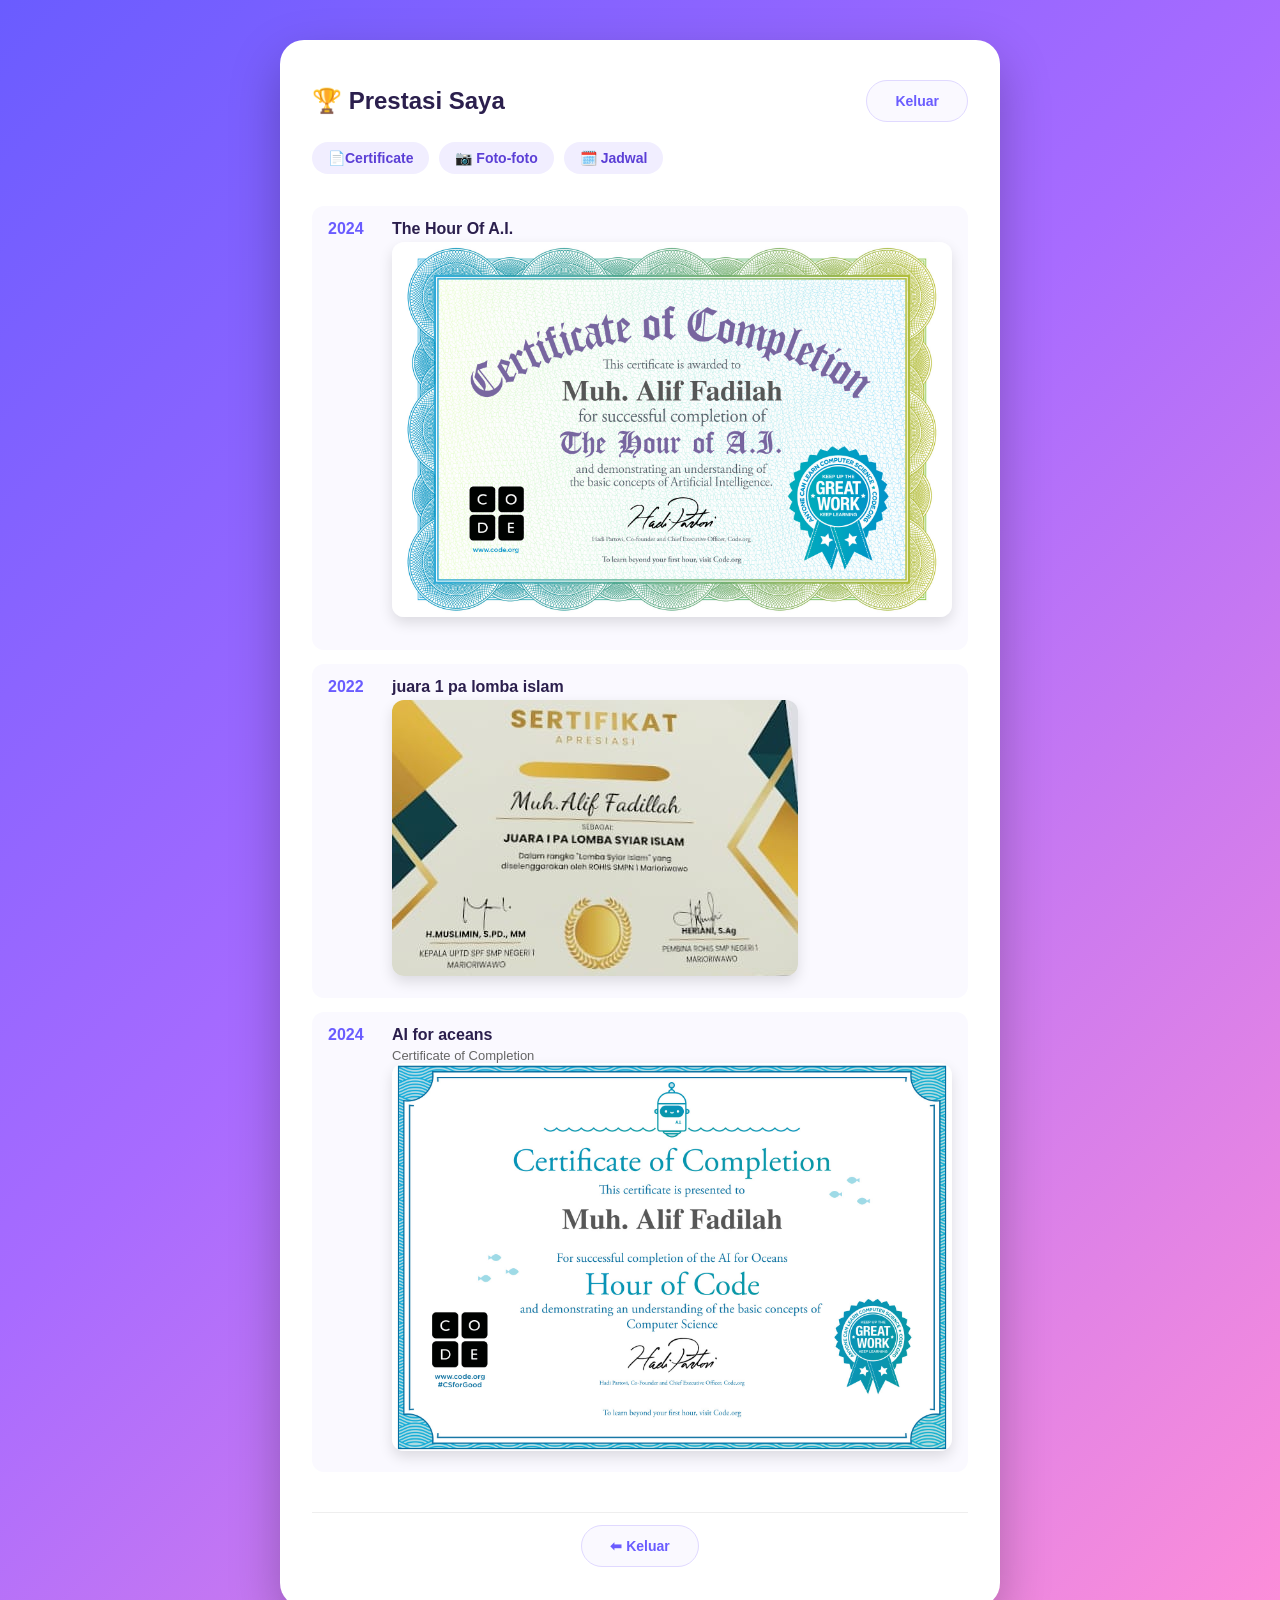
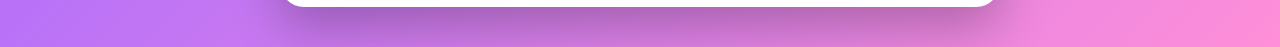
==== pages/Certificate.html @ d8628bf7 "Add files via upload" ====
<!DOCTYPE html>
<html lang="id">
<head>
    <meta charset="UTF-8">
    <meta name="viewport" content="width=device-width, initial-scale=1.0">
    <title>Prestasi - Muh. Alif Fadilah</title>
    <link rel="stylesheet" href="../css/style.css">
</head>
<body>

    <div class="card wide">

        <div class="dash-header">
            <h1>🏆 Prestasi Saya</h1>
            <a href="../index.html" class="btn btn-keluar">Keluar</a>
        </div>

        <nav class="dash-nav">
            <a href="Certificate.html" class="active">📄Certificate</a>
            <a href="foto.html">📷 Foto-foto</a>
            <a href="jadwal.html">🗓️ Jadwal</a>
        </nav>

        <section class="dash-section">
            <ul class="prestasi-list">
                <li>
                    <span class="prestasi-year">2024</span>
                    <div>
                        <p class="prestasi-title">The Hour Of A.I.</p>
                        <img src="../foto/serti 3.jpg" alt="Foto 1" class="prestasi-oto">
                    </div>
                </li>
                <li>
                    <span class="prestasi-year">2022</span>
                    <div>
                        <p class="prestasi-title">juara 1 pa lomba islam</p>
                        <img src="../foto/serti1.jpeg" alt="Foto 1" class="prestasi-oto">
                    </div>
                </li>
                <li>
                    <span class="prestasi-year">2024</span>
                    <div>
                        <p class="prestasi-title">AI for aceans</p>
                        <p class="prestasi-desc">Certificate of Completion</p>
                        <img src="../foto/serti2.jpg" alt="Foto 1" class="prestasi-oto">
                    </div>
                </li>
            </ul>
        </section>

        <div class="dash-footer">
            <a href="../index.html" class="btn btn-keluar">⬅ Keluar</a>
        </div>

    </div>

</body>
</html>
---- css/style.css ----
/* ===== Reset & Base ===== */
* {
    margin: 0;
    padding: 0;
    box-sizing: border-box;
}

body {
    font-family: 'Segoe UI', Roboto, Helvetica, Arial, sans-serif;
    min-height: 100vh;
    display: flex;
    align-items: center;
    justify-content: center;
    padding: 40px 16px;
    background: linear-gradient(135deg, #6a5cff 0%, #a86bff 45%, #ff8fd8 100%);
}

/* ===== Card Container ===== */
.card {
    width: 100%;
    max-width: 480px;
    background: #ffffff;
    border-radius: 24px;
    padding: 40px 32px;
    box-shadow: 0 20px 50px rgba(0, 0, 0, 0.25);
    text-align: center;
}

/* ===== Intro ===== */
.intro h4 {
    font-size: 14px;
    font-weight: 600;
    letter-spacing: 1.5px;
    color: #8a7bff;
    text-transform: uppercase;
}

.intro h1 {
    margin-top: 8px;
    margin-bottom: 24px;
    font-size: 28px;
    color: #2b1f4d;
}

/* ===== Photo ===== */
.photo-wrap {
    display: flex;
    justify-content: center;
    margin-bottom: 28px;
}

.photo {
    width: 150px;
    height: 150px;
    object-fit: cover;
    border-radius: 50%;
    border: 4px solid #a86bff;
    box-shadow: 0 8px 20px rgba(168, 107, 255, 0.35);
}

/* ===== Hobby Section ===== */
.hobby {
    margin-bottom: 28px;
}

.hobby h3 {
    font-size: 18px;
    color: #2b1f4d;
    margin-bottom: 12px;
}

.hobby-list {
    list-style: none;
    display: flex;
    justify-content: center;
    gap: 12px;
    flex-wrap: wrap;
}

.hobby-list li {
    background: #f1eeff;
    color: #5b3fd6;
    padding: 5px 16px;
    border-radius: 999px;
    font-size: 14px;
    font-weight: 500;
}

/* ===== Account Section ===== */
.account {
    text-align: left;
    border-top: 1px solid #eee;
    padding-top: 24px;
}

.section-title {
    font-size: 14px;
    font-weight: 700;
    text-transform: uppercase;
    letter-spacing: 1px;
    color: #999;
    margin-bottom: 12px;
    text-align: center;
}

.account-list {
    list-style: none;
    display: flex;
    flex-direction: column;
    gap: 10px;
}

.account-list li {
    display: flex;
    justify-content: space-between;
    align-items: center;
    background: #faf9ff;
    padding: 12px 16px;
    border-radius: 12px;
    font-size: 14px;
    transition: background 0.2s ease;
}

.account-list li:hover {
    background: #f1eeff;
}

.account-list .label {
    font-weight: 600;
    color: #2b1f4d;
}

.account-list a {
    color: #6a5cff;
    text-decoration: none;
    word-break: break-all;
    text-align: right;
    max-width: 60%;
}

.account-list a:hover {
    text-decoration: underline;
}

/* ===== CTA / Entry buttons (same pill style as .hobby-list) ===== */
.cta {
    margin-top: 28px;
    border-top: 1px solid #eee;
    padding-top: 24px;
}

.cta-list {
    display: flex;
    justify-content: center;
    gap: 12px;
    flex-wrap: wrap;
}

.pill-btn {
    background: #f1d2f5;
    color: #d082e3;
    padding: 8px 16px;
    border-radius: 999px;
    font-size: 14px;
    font-weight: 500;
    text-decoration: none;
    display: inline-block;
    transition: background 0.2s ease, transform 0.15s ease;
}

.pill-btn:hover {
    background: #e4ddff;
    transform: translateY(-2px);
}

/* ===== Buttons (dashboard) ===== */
.btn {
    display: inline-block;
    padding: 12px 28px;
    border-radius: 999px;
    font-weight: 600;
    font-size: 14px;
    text-decoration: none;
    transition: transform 0.15s ease, box-shadow 0.15s ease;
}

.btn-keluar {
    background: #faf9ff;
    color: #6a5cff;
    border: 1px solid #e0d9ff;
}

.btn-keluar:hover {
    background: #f1eeff;
}

/* ===== Dashboard Page ===== */
.card.wide {
    max-width: 720px;
    text-align: left;
}

.dash-header {
    display: flex;
    align-items: center;
    justify-content: space-between;
    margin-bottom: 20px;
}

.dash-header h1 {
    font-size: 24px;
    color: #2b1f4d;
}

.dash-nav {
    display: flex;
    gap: 10px;
    flex-wrap: wrap;
    margin-bottom: 32px;
}

.dash-nav a {
    background: #f1eeff;
    color: #5b3fd6;
    padding: 8px 16px;
    border-radius: 999px;
    font-size: 14px;
    font-weight: 600;
    text-decoration: none;
}

.dash-nav a:hover {
    background: #e4ddff;
}

.dash-section {
    margin-bottom: 40px;
    scroll-margin-top: 20px;
}

.dash-section h3 {
    font-size: 18px;
    color: #2b1f4d;
    margin-bottom: 16px;
    border-left: 4px solid #a86bff;
    padding-left: 10px;
}

/* Prestasi */
.prestasi-list {
    list-style: none;
    display: flex;
    flex-direction: column;
    gap: 14px;
}

.prestasi-list li {
    display: flex;
    gap: 16px;
    background: #faf9ff;
    padding: 14px 16px;
    border-radius: 12px;
}

.prestasi-year {
    flex-shrink: 0;
    font-weight: 700;
    color: #6a5cff;
    min-width: 48px;
}

.prestasi-title {
    font-weight: 600;
    color: #2b1f4d;
    margin-bottom: 4px;
}

.prestasi-desc {
    font-size: 13px;
    color: #666;
}

/* Foto grid */
.photo-grid {
    display: grid;
    grid-template-columns: repeat(2, 1fr);
    gap: 12px;
}

.photo-grid img {
    width: 100%;
    height: 90%;
    object-fit: cover;
    border-radius: 12px;
    box-shadow: 0 6px 14px rgba(0, 0, 0, 0.12);
}

/* Jadwal cards (weekly schedule grid) */
.jadwal-grid {
    display: grid;
    grid-template-columns: repeat(3, 1fr);
    gap: 14px;
}

.jadwal-card {
    background: #faf9ff;
    border: 1.5px solid #e4ddff;
    border-radius: 16px;
    padding: 16px 18px;
}

.jadwal-card h4 {
    font-size: 15px;
    color: #5b3fd6;
    margin-bottom: 10px;
    text-align: center;
}

.jadwal-card ul {
    list-style: none;
    display: flex;
    flex-direction: column;
    gap: 6px;
}

.jadwal-card li {
    font-size: 13px;
    color: #444;
    padding-left: 14px;
    position: relative;
}

.jadwal-card li::before {
    content: "•";
    color: #a86bff;
    position: absolute;
    left: 0;
}

.jadwal-card-wide {
    grid-column: span 3;
    max-width: 260px;
    margin: 0 auto;
}

.dash-footer {
    text-align: center;
    padding-top: 12px;
    border-top: 1px solid #eee;
}
/* ===== Responsive ===== */
@media (max-width: 400px) {
    .card {
        padding: 28px 20px;
    }

    .account-list li {
        flex-direction: column;
        align-items: flex-start;
        gap: 4px;
    }

    .account-list a {
        text-align: left;
        max-width: 100%;
    }

    .photo-grid {
        grid-template-columns: 1fr;
    }

    .dash-header {
        flex-direction: column;
        align-items: flex-start;
        gap: 12px;
    }
}

.prestasi-oto{
        display: grid;
    grid-template-columns: repeat(2, 1fr);
    gap: 12px;
      width: 100%;
    height: 90%;
    object-fit: cover;
    border-radius: 12px;
    box-shadow: 0 6px 14px rgba(0, 0, 0, 0.12);
}
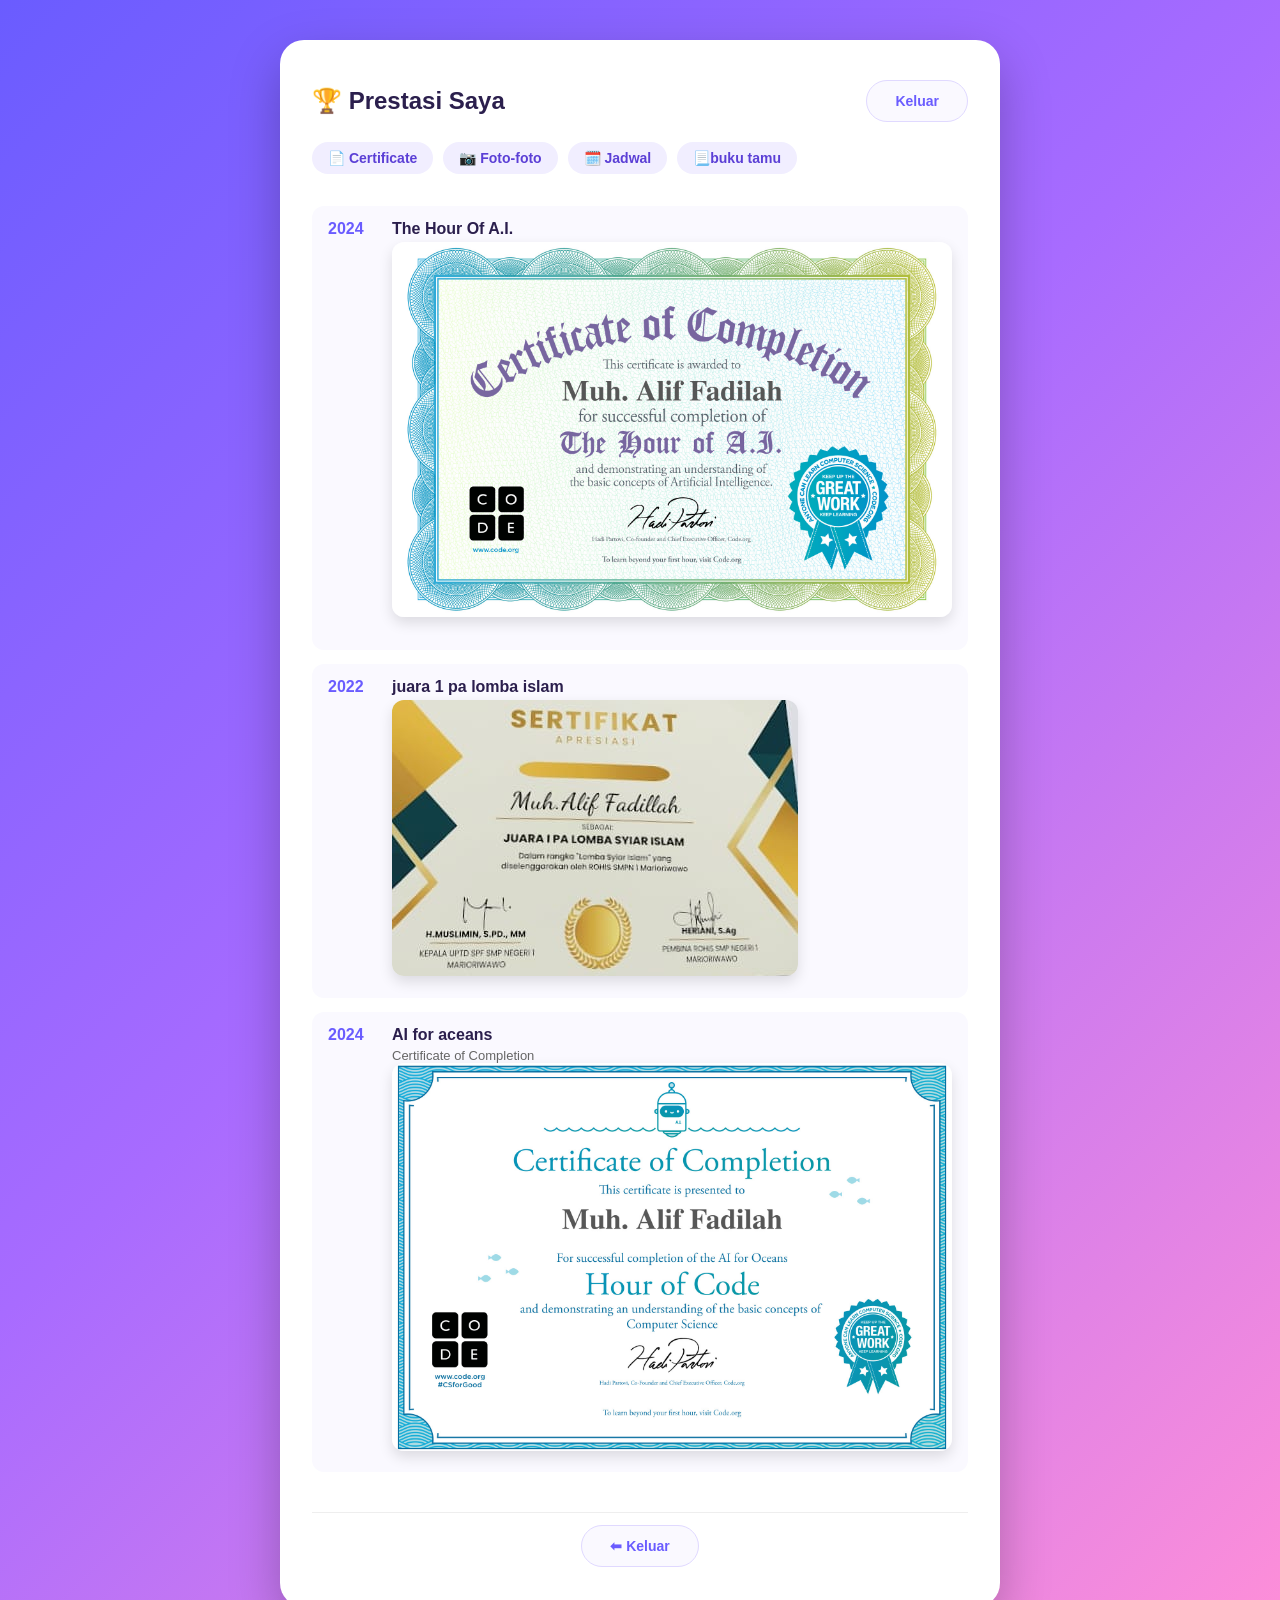
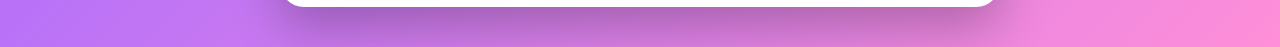
==== commit 52f63e46: "Add files via upload" ====
--- a/pages/Certificate.html
+++ b/pages/Certificate.html
@@ -4,6 +4,7 @@
     <meta charset="UTF-8">
     <meta name="viewport" content="width=device-width, initial-scale=1.0">
     <title>Prestasi - Muh. Alif Fadilah</title>
+    <link rel="icon" href="data:image/svg+xml,<svg xmlns=%22http://www.w3.org/2000/svg%22 viewBox=%220 0 100 100%22><text y=%22.9em%22 font-size=%2290%22>📄</text></svg>">
     <link rel="stylesheet" href="../css/style.css">
 </head>
 <body>
@@ -16,9 +17,10 @@
         </div>
 
         <nav class="dash-nav">
-            <a href="Certificate.html" class="active">📄Certificate</a>
+            <a href="prestasi.html" class="active">📄 Certificate</a>
             <a href="foto.html">📷 Foto-foto</a>
             <a href="jadwal.html">🗓️ Jadwal</a>
+            <a href="pages/tamu.html" class="pill-btn">📃buku tamu</a>
         </nav>
 
         <section class="dash-section">
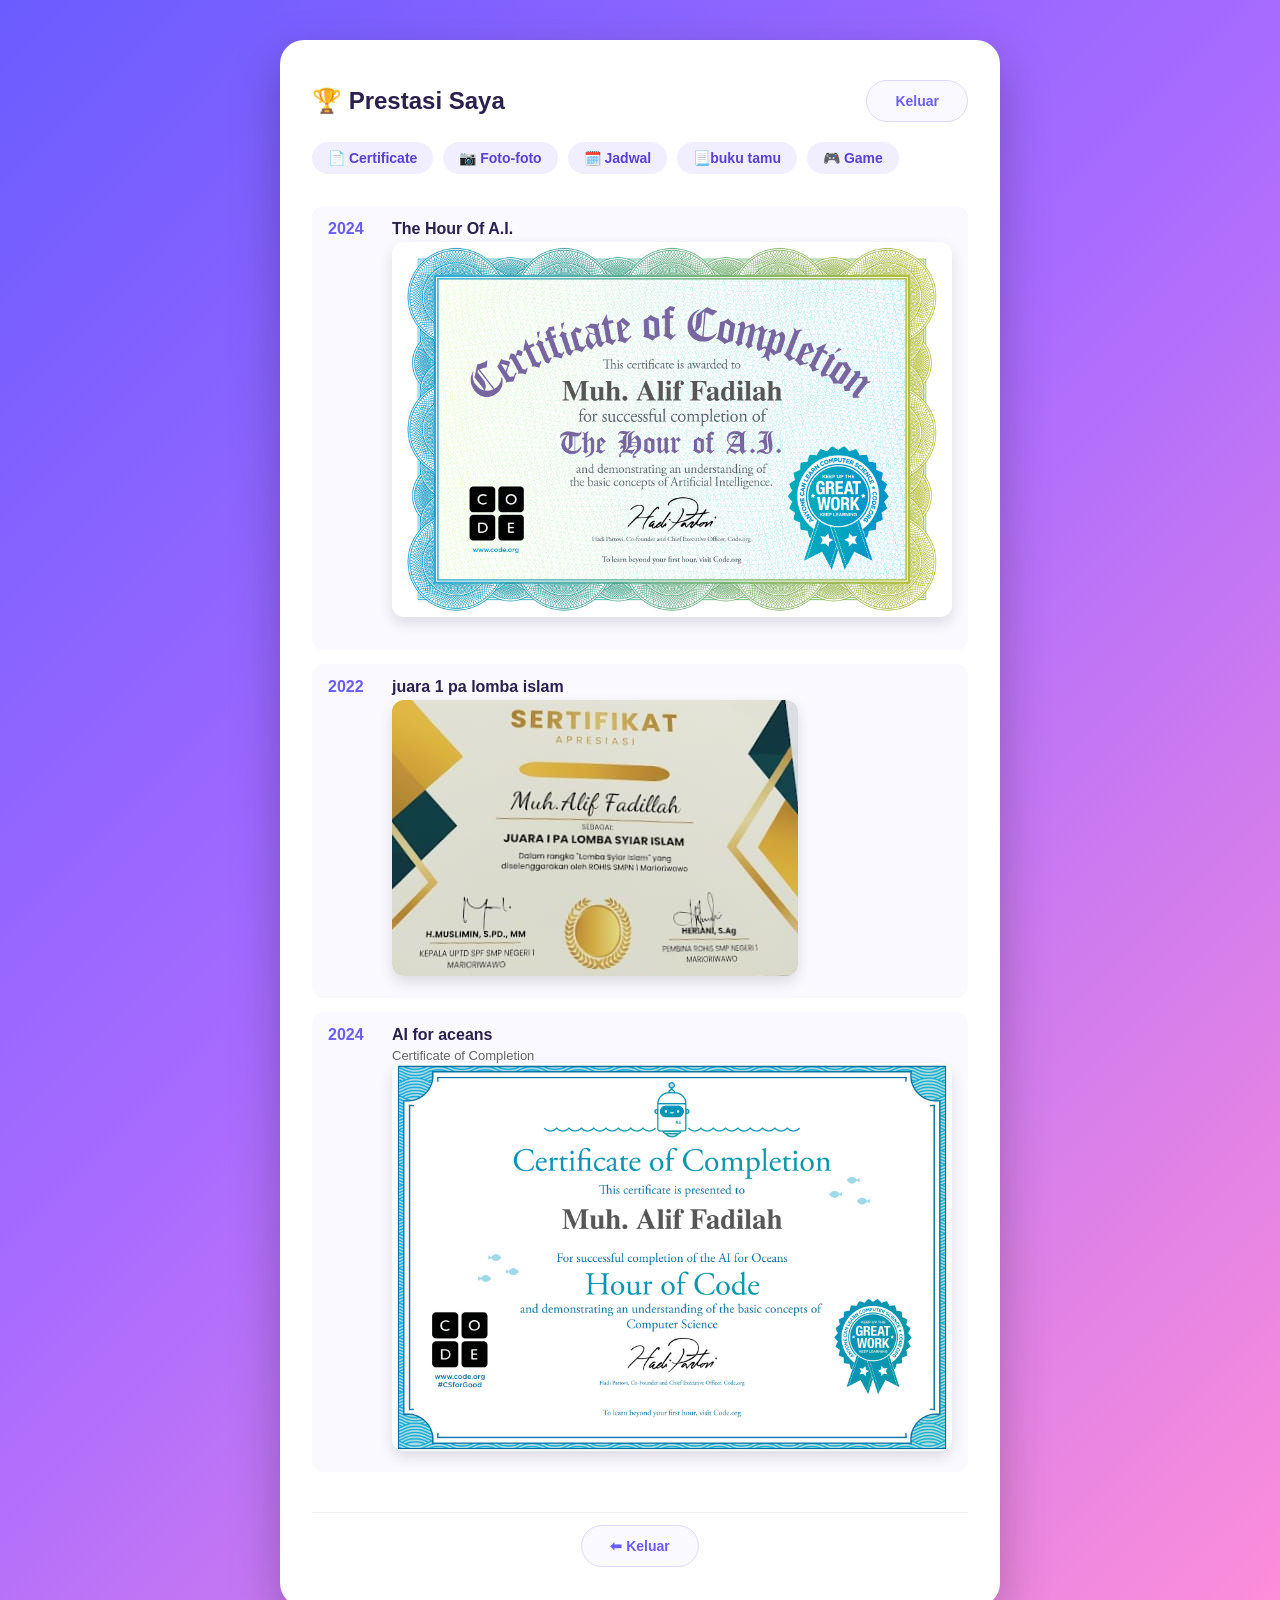
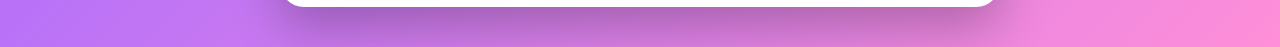
==== commit 70dc475c: "Add files via upload" ====
--- a/pages/Certificate.html
+++ b/pages/Certificate.html
@@ -17,10 +17,11 @@
         </div>
 
         <nav class="dash-nav">
-            <a href="prestasi.html" class="active">📄 Certificate</a>
+            <a href="Certificate.html" class="active">📄 Certificate</a>
             <a href="foto.html">📷 Foto-foto</a>
             <a href="jadwal.html">🗓️ Jadwal</a>
-            <a href="pages/tamu.html" class="pill-btn">📃buku tamu</a>
+            <a href="tamu.html" class="pill-btn">📃buku tamu</a>
+            <a href="game.html" class="pill-btn">🎮 Game</a>
         </nav>
 
         <section class="dash-section">
--- a/css/style.css
+++ b/css/style.css
@@ -348,6 +348,165 @@
     padding-top: 12px;
     border-top: 1px solid #eee;
 }
+
+/* ===== Buku Tamu ===== */
+.guest-form {
+    display: flex;
+    flex-direction: column;
+    gap: 14px;
+    background: #faf9ff;
+    border: 1.5px solid #e4ddff;
+    border-radius: 16px;
+    padding: 20px;
+}
+
+/* Form fields styled like .account-list rows */
+.form-group {
+    display: flex;
+    align-items: center;
+    justify-content: space-between;
+    gap: 12px;
+    background: #ffffff;
+    padding: 12px 16px;
+    border-radius: 12px;
+    transition: background 0.2s ease;
+}
+
+.form-group:hover {
+    background: #f1eeff;
+}
+
+.form-group label {
+    font-size: 14px;
+    font-weight: 600;
+    color: #2b1f4d;
+    flex-shrink: 0;
+}
+
+.form-group input,
+.form-group textarea {
+    font-family: inherit;
+    font-size: 14px;
+    color: #2b1f4d;
+    background: transparent;
+    border: none;
+    text-align: right;
+    flex: 1;
+    min-width: 0;
+}
+
+.form-group input:focus,
+.form-group textarea:focus {
+    outline: none;
+}
+
+.form-group input::placeholder,
+.form-group textarea::placeholder {
+    color: #b3aee0;
+}
+
+/* Komentar needs its own row: label on top, textarea full width below */
+.form-group.form-group-textarea {
+    flex-direction: column;
+    align-items: stretch;
+}
+
+.form-group.form-group-textarea textarea {
+    text-align: left;
+    resize: vertical;
+    margin-top: 6px;
+}
+
+.btn-kirim {
+    align-self: flex-start;
+    background: #6a5cff;
+    color: #ffffff;
+    border: none;
+    cursor: pointer;
+}
+
+.btn-kirim:hover {
+    background: #5b3fd6;
+    transform: translateY(-1px);
+}
+
+.form-msg {
+    font-size: 13px;
+    color: #4caf50;
+    font-weight: 600;
+    min-height: 16px;
+}
+
+/* "Pesan dari Pengunjung" heading — plain bold title, no side bar */
+.guest-title {
+    display: flex;
+    align-items: center;
+    gap: 8px;
+    font-size: 22px;
+    font-weight: 800;
+    color: #1a1a2e;
+    border-left: none;
+    padding-left: 0;
+    margin-bottom: 18px;
+}
+
+.guest-list {
+    list-style: none;
+    display: flex;
+    flex-direction: column;
+    gap: 14px;
+}
+
+.guest-item {
+    position: relative;
+    background: #ffffff;
+    border-radius: 16px;
+    padding: 16px 18px 16px 26px;
+    box-shadow: 0 6px 18px rgba(106, 92, 255, 0.12);
+}
+
+.guest-item::before {
+    content: "";
+    position: absolute;
+    left: 8px;
+    top: 10px;
+    bottom: 10px;
+    width: 5px;
+    border-radius: 999px;
+    background: #6a5cff;
+}
+
+.guest-item-header {
+    display: flex;
+    flex-direction: column;
+    gap: 2px;
+    margin-bottom: 10px;
+}
+
+.guest-name {
+    font-weight: 700;
+    color: #5b3fd6;
+    font-size: 15px;
+}
+
+.guest-date {
+    font-size: 12px;
+    color: #999;
+}
+
+.guest-comment {
+    font-size: 15px;
+    color: #222;
+    line-height: 1.5;
+}
+
+.guest-empty {
+    text-align: center;
+    color: #999;
+    font-size: 14px;
+    padding: 20px 0;
+    list-style: none;
+}
 /* ===== Responsive ===== */
 @media (max-width: 400px) {
     .card {
@@ -373,6 +532,17 @@
         flex-direction: column;
         align-items: flex-start;
         gap: 12px;
+    }
+
+    .form-group {
+        flex-direction: column;
+        align-items: stretch;
+        gap: 4px;
+    }
+
+    .form-group input,
+    .form-group textarea {
+        text-align: left;
     }
 }
 
@@ -386,5 +556,3 @@
     border-radius: 12px;
     box-shadow: 0 6px 14px rgba(0, 0, 0, 0.12);
 }
-
-
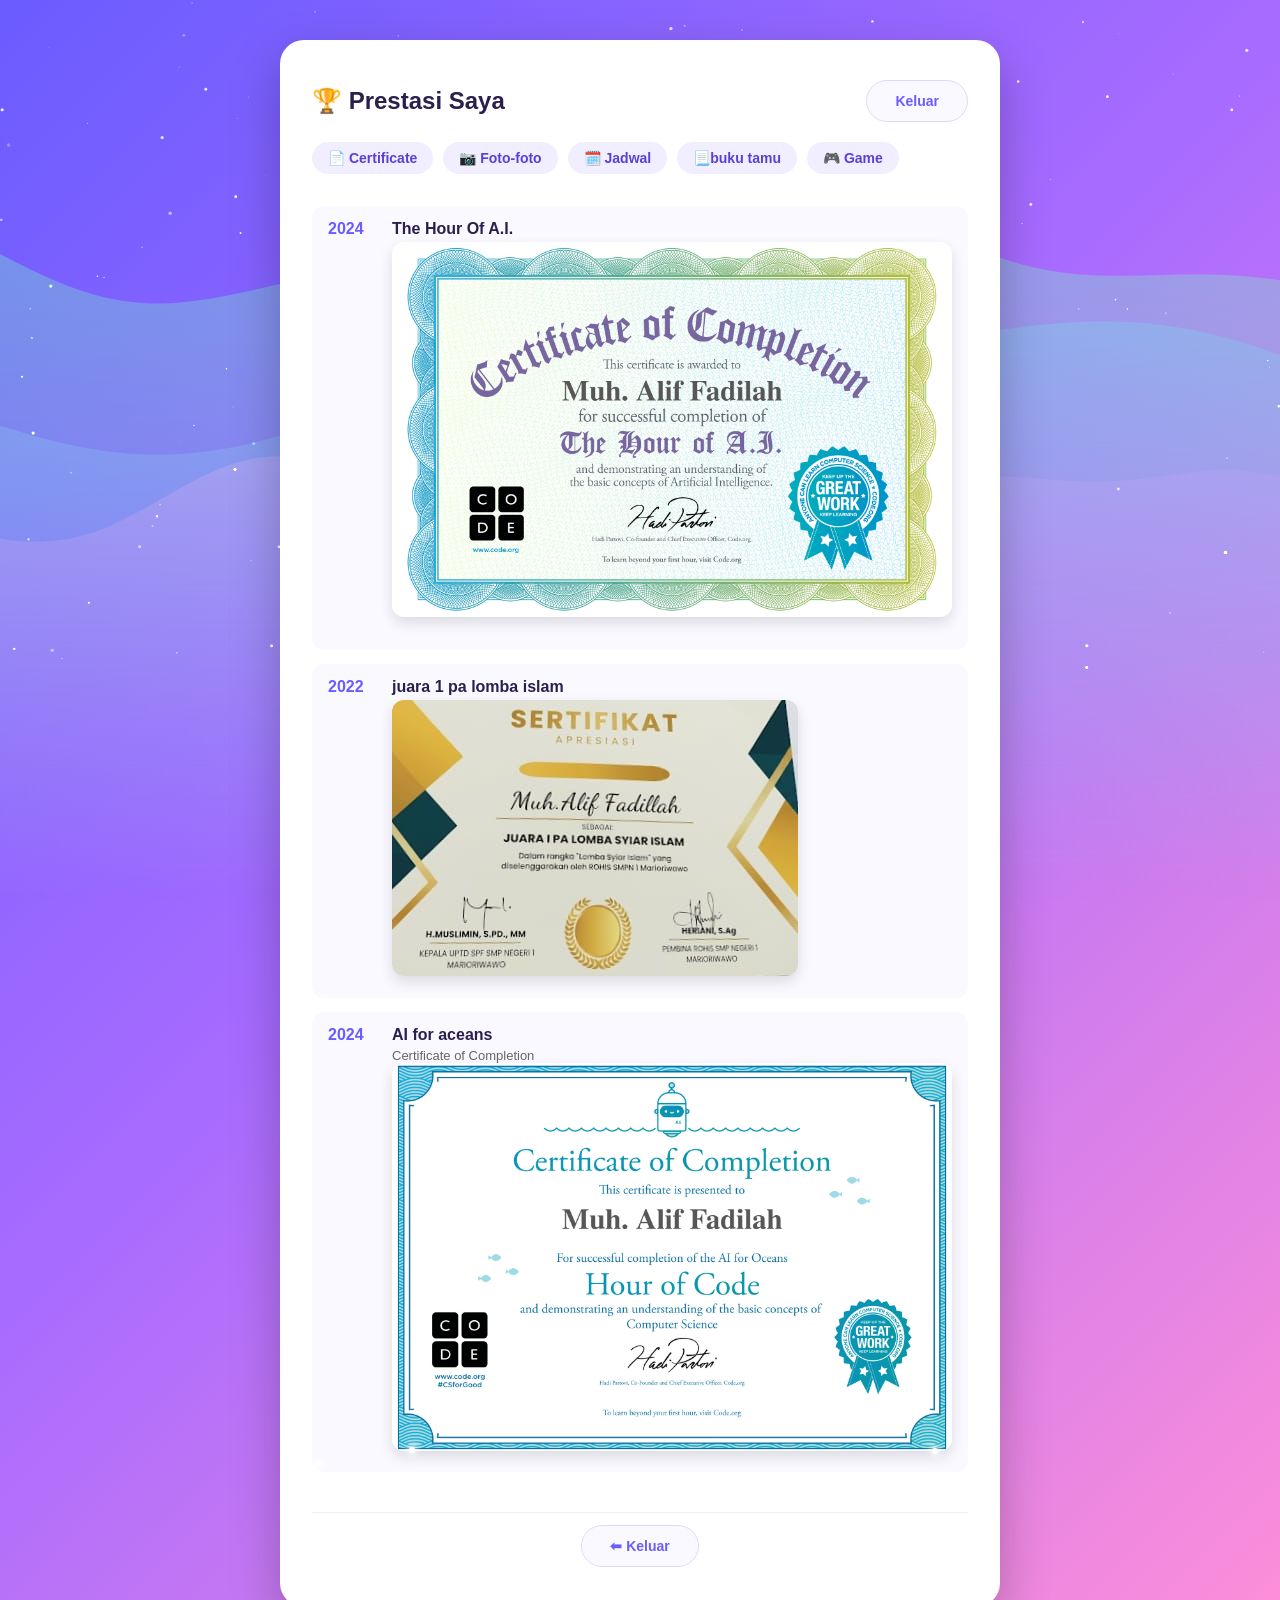
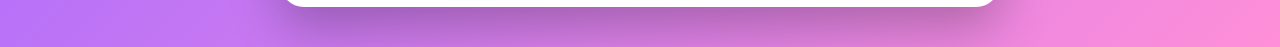
==== commit ea2a4a00: "Add script tag for aurora background effect" ====
--- a/pages/Certificate.html
+++ b/pages/Certificate.html
@@ -8,7 +8,9 @@
     <link rel="stylesheet" href="../css/style.css">
 </head>
 <body>
-
+    
+        <script src="../JS/aurora-bg.js"></script>
+    
     <div class="card wide">
 
         <div class="dash-header">
